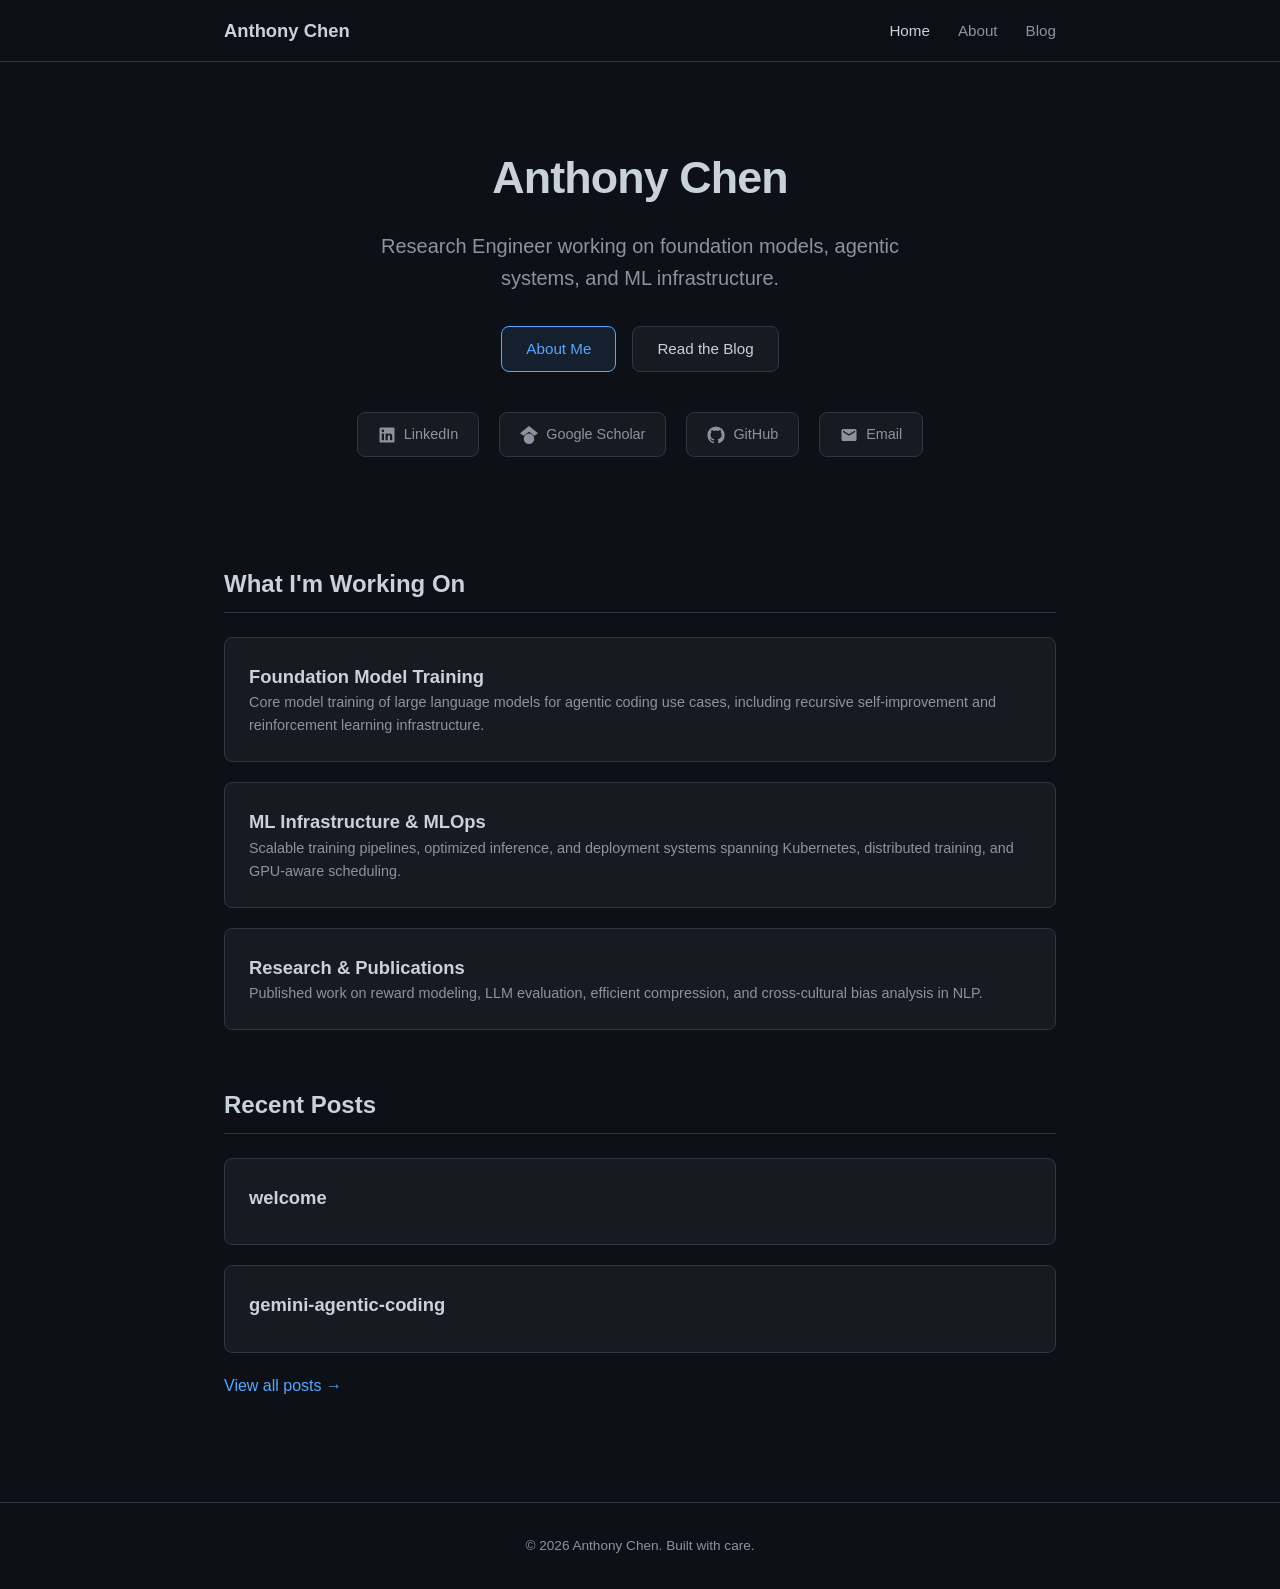
==== index.html @ c0be6e1e "Add personal website with homepage, about, and blog - Homepage with hero section, social links, and " ====
<!DOCTYPE html>
<html lang="en">
<head>
  <meta charset="UTF-8">
  <meta name="viewport" content="width=device-width, initial-scale=1.0">
  <title>Anthony Chen — Research Engineer</title>
  <meta name="description" content="Anthony Chen — Research Engineer working on foundation models, agentic systems, and ML infrastructure.">
  <link rel="stylesheet" href="css/style.css">
</head>
<body>
  <div id="navbar"></div>

  <div class="hero">
    <h1>Anthony Chen</h1>
    <p class="tagline" id="hero-tagline"></p>
    <div class="hero-cta">
      <a href="about.html" class="btn btn-primary">About Me</a>
      <a href="blog.html" class="btn">Read the Blog</a>
    </div>
    <div class="social-links" id="social-links"></div>
  </div>

  <div class="container">
    <div class="section">
      <h2 class="section-title">What I'm Working On</h2>
      <div class="card">
        <div class="card-title">Foundation Model Training</div>
        <p class="card-subtitle">
          Core model training of large language models for agentic coding use cases,
          including recursive self-improvement and reinforcement learning infrastructure.
        </p>
      </div>
      <div class="card">
        <div class="card-title">ML Infrastructure &amp; MLOps</div>
        <p class="card-subtitle">
          Scalable training pipelines, optimized inference, and deployment systems
          spanning Kubernetes, distributed training, and GPU-aware scheduling.
        </p>
      </div>
      <div class="card">
        <div class="card-title">Research &amp; Publications</div>
        <p class="card-subtitle">
          Published work on reward modeling, LLM evaluation, efficient compression,
          and cross-cultural bias analysis in NLP.
        </p>
      </div>
    </div>

    <div class="section">
      <h2 class="section-title">Recent Posts</h2>
      <div id="recent-posts"></div>
      <p style="margin-top:16px;"><a href="blog.html">View all posts →</a></p>
    </div>
  </div>

  <div id="footer"></div>

  <script src="js/config.js"></script>
  <script src="js/blog.js"></script>
  <script>
    document.addEventListener("DOMContentLoaded", () => {
      renderNavbar("home");
      renderFooter();
      renderSocialLinks(document.getElementById("social-links"));
      document.getElementById("hero-tagline").textContent = SITE_CONFIG.tagline;

      // Show 3 most recent posts on homepage
      const container = document.getElementById("recent-posts");
      (async () => {
        const posts = [];
        for (const slug of POSTS) {
          try { posts.push(await fetchPost(slug)); } catch (e) {}
        }
        posts.sort((a, b) => new Date(b.date) - new Date(a.date));
        const recent = posts.slice(0, 3);
        if (recent.length === 0) {
          container.innerHTML = '<div class="loading">No posts yet.</div>';
          return;
        }
        container.innerHTML = recent.map(p => `
          <a class="blog-post-link" href="post.html?slug=${p.slug}">
            <div class="card">
              <div class="card-header">
                <div>
                  <div class="card-title">${p.title}</div>
                  <div class="card-subtitle">${p.summary}</div>
                </div>
                <div class="card-date">${formatDate(p.date)}</div>
              </div>
            </div>
          </a>`).join("");
      })();
    });
  </script>
</body>
</html>
---- css/style.css ----
:root {
  --bg: #0d1117;
  --bg-card: #161b22;
  --bg-hover: #1f2630;
  --border: #30363d;
  --text: #c9d1d9;
  --text-muted: #8b949e;
  --accent: #58a6ff;
  --accent-hover: #79b8ff;
  --accent-dim: rgba(88, 166, 255, 0.1);
  --green: #3fb950;
  --max-width: 880px;
  --radius: 8px;
}

* {
  margin: 0;
  padding: 0;
  box-sizing: border-box;
}

html {
  scroll-behavior: smooth;
}

body {
  font-family: -apple-system, BlinkMacSystemFont, "Segoe UI", Helvetica, Arial, sans-serif;
  background: var(--bg);
  color: var(--text);
  line-height: 1.6;
  min-height: 100vh;
}

a {
  color: var(--accent);
  text-decoration: none;
  transition: color 0.2s;
}

a:hover {
  color: var(--accent-hover);
}

/* ---------- Navbar ---------- */
.navbar {
  position: sticky;
  top: 0;
  z-index: 100;
  background: rgba(13, 17, 23, 0.85);
  backdrop-filter: blur(12px);
  border-bottom: 1px solid var(--border);
}

.navbar-inner {
  max-width: var(--max-width);
  margin: 0 auto;
  padding: 16px 24px;
  display: flex;
  align-items: center;
  justify-content: space-between;
}

.navbar-brand {
  font-size: 1.15rem;
  font-weight: 600;
  color: var(--text);
}

.navbar-brand:hover {
  color: var(--accent);
}

.navbar-links {
  display: flex;
  gap: 28px;
  list-style: none;
}

.navbar-links a {
  color: var(--text-muted);
  font-size: 0.95rem;
  font-weight: 500;
  transition: color 0.2s;
}

.navbar-links a:hover,
.navbar-links a.active {
  color: var(--text);
}

/* ---------- Layout ---------- */
.container {
  max-width: var(--max-width);
  margin: 0 auto;
  padding: 48px 24px;
}

/* ---------- Hero (Homepage) ---------- */
.hero {
  text-align: center;
  padding: 80px 24px 60px;
}

.hero h1 {
  font-size: 2.8rem;
  font-weight: 700;
  letter-spacing: -0.02em;
  margin-bottom: 16px;
}

.hero .tagline {
  font-size: 1.25rem;
  color: var(--text-muted);
  max-width: 600px;
  margin: 0 auto 32px;
}

.hero-cta {
  display: flex;
  gap: 16px;
  justify-content: center;
  flex-wrap: wrap;
}

.btn {
  display: inline-block;
  padding: 10px 24px;
  border-radius: var(--radius);
  font-size: 0.95rem;
  font-weight: 500;
  transition: all 0.2s;
  border: 1px solid var(--border);
  background: var(--bg-card);
  color: var(--text);
}

.btn:hover {
  background: var(--bg-hover);
  border-color: var(--accent);
  color: var(--text);
}

.btn-primary {
  background: var(--accent-dim);
  border-color: var(--accent);
  color: var(--accent);
}

.btn-primary:hover {
  background: rgba(88, 166, 255, 0.2);
  color: var(--accent-hover);
}

/* ---------- Social Links ---------- */
.social-links {
  display: flex;
  gap: 20px;
  justify-content: center;
  margin-top: 40px;
  flex-wrap: wrap;
}

.social-link {
  display: flex;
  align-items: center;
  gap: 8px;
  padding: 10px 20px;
  border-radius: var(--radius);
  border: 1px solid var(--border);
  background: var(--bg-card);
  color: var(--text-muted);
  font-size: 0.9rem;
  transition: all 0.2s;
}

.social-link:hover {
  color: var(--text);
  border-color: var(--accent);
  background: var(--bg-hover);
  transform: translateY(-2px);
}

.social-link svg {
  width: 18px;
  height: 18px;
  fill: currentColor;
}

/* ---------- Section ---------- */
.section {
  margin-bottom: 56px;
}

.section-title {
  font-size: 1.5rem;
  font-weight: 600;
  margin-bottom: 24px;
  padding-bottom: 8px;
  border-bottom: 1px solid var(--border);
}

/* ---------- Cards ---------- */
.card {
  background: var(--bg-card);
  border: 1px solid var(--border);
  border-radius: var(--radius);
  padding: 24px;
  margin-bottom: 20px;
  transition: border-color 0.2s;
}

.card:hover {
  border-color: var(--accent);
}

.card-header {
  display: flex;
  justify-content: space-between;
  align-items: flex-start;
  gap: 16px;
  margin-bottom: 8px;
}

.card-title {
  font-size: 1.15rem;
  font-weight: 600;
  color: var(--text);
}

.card-subtitle {
  color: var(--text-muted);
  font-size: 0.9rem;
}

.card-date {
  color: var(--text-muted);
  font-size: 0.85rem;
  white-space: nowrap;
}

.card-tag {
  display: inline-block;
  padding: 2px 10px;
  border-radius: 20px;
  font-size: 0.75rem;
  font-weight: 500;
  background: var(--accent-dim);
  color: var(--accent);
  margin-right: 6px;
  margin-top: 8px;
}

/* ---------- About ---------- */
.about-intro {
  font-size: 1.1rem;
  color: var(--text);
  margin-bottom: 32px;
}

.timeline-item {
  position: relative;
  padding-left: 28px;
  padding-bottom: 32px;
  border-left: 2px solid var(--border);
}

.timeline-item:last-child {
  border-left: 2px solid transparent;
  padding-bottom: 0;
}

.timeline-item::before {
  content: "";
  position: absolute;
  left: -7px;
  top: 4px;
  width: 12px;
  height: 12px;
  border-radius: 50%;
  background: var(--accent);
  border: 2px solid var(--bg);
}

.timeline-role {
  font-size: 1.1rem;
  font-weight: 600;
}

.timeline-org {
  color: var(--accent);
  font-size: 0.95rem;
}

.timeline-date {
  color: var(--text-muted);
  font-size: 0.85rem;
  margin-bottom: 8px;
}

.timeline-desc {
  color: var(--text-muted);
  font-size: 0.95rem;
}

/* ---------- Tech badges ---------- */
.badges {
  display: flex;
  flex-wrap: wrap;
  gap: 8px;
}

.badge {
  padding: 4px 12px;
  border-radius: 20px;
  font-size: 0.8rem;
  background: var(--bg-card);
  border: 1px solid var(--border);
  color: var(--text-muted);
}

/* ---------- Blog ---------- */
.blog-list {
  display: grid;
  gap: 20px;
}

.blog-post-link {
  display: block;
  color: inherit;
}

.blog-post-link:hover {
  color: inherit;
}

/* ---------- Article ---------- */
.article-meta {
  color: var(--text-muted);
  font-size: 0.9rem;
  margin-bottom: 24px;
}

.article-body {
  font-size: 1.05rem;
  line-height: 1.8;
}

.article-body h1,
.article-body h2,
.article-body h3 {
  margin-top: 32px;
  margin-bottom: 12px;
  font-weight: 600;
}

.article-body p {
  margin-bottom: 16px;
}

.article-body ul,
.article-body ol {
  margin-bottom: 16px;
  padding-left: 24px;
}

.article-body li {
  margin-bottom: 6px;
}

.article-body code {
  background: var(--bg-card);
  padding: 2px 6px;
  border-radius: 4px;
  font-size: 0.9em;
  font-family: "SFMono-Regular", Consolas, "Liberation Mono", Menlo, monospace;
}

.article-body pre {
  background: var(--bg-card);
  border: 1px solid var(--border);
  border-radius: var(--radius);
  padding: 16px;
  overflow-x: auto;
  margin-bottom: 16px;
}

.article-body pre code {
  background: none;
  padding: 0;
}

.article-body blockquote {
  border-left: 3px solid var(--accent);
  padding-left: 16px;
  color: var(--text-muted);
  margin-bottom: 16px;
}

.article-body img {
  max-width: 100%;
  border-radius: var(--radius);
  margin-bottom: 16px;
}

.back-link {
  display: inline-flex;
  align-items: center;
  gap: 6px;
  margin-bottom: 24px;
  color: var(--text-muted);
  font-size: 0.9rem;
}

.back-link:hover {
  color: var(--accent);
}

/* ---------- Footer ---------- */
.footer {
  border-top: 1px solid var(--border);
  padding: 32px 24px;
  text-align: center;
  color: var(--text-muted);
  font-size: 0.85rem;
}

/* ---------- Loading / Empty states ---------- */
.loading {
  text-align: center;
  padding: 48px;
  color: var(--text-muted);
}

/* ---------- Responsive ---------- */
@media (max-width: 600px) {
  .hero h1 {
    font-size: 2rem;
  }
  .hero .tagline {
    font-size: 1.05rem;
  }
  .navbar-links {
    gap: 16px;
  }
  .card-header {
    flex-direction: column;
  }
}
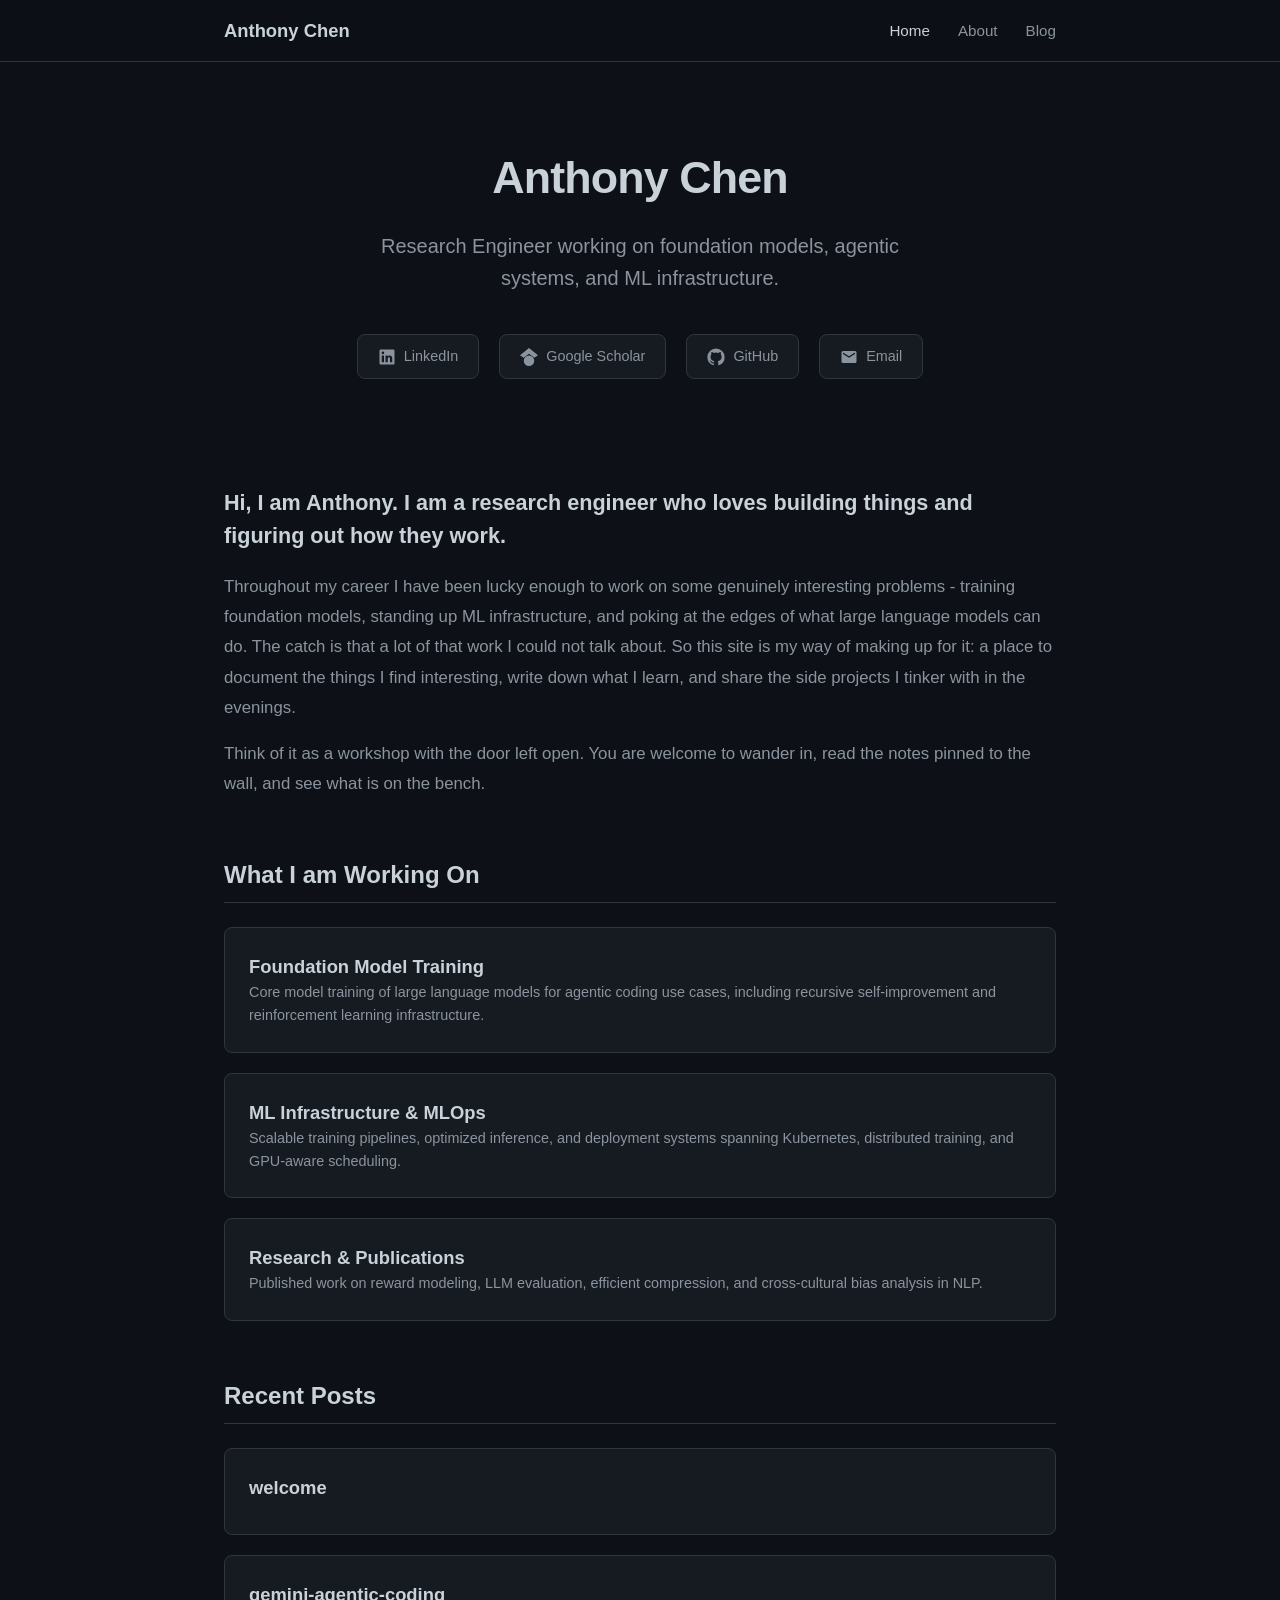
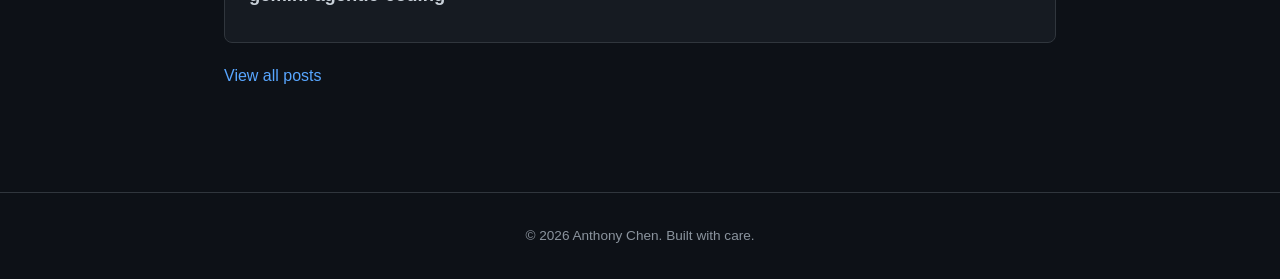
==== commit e5d84623: "Redesign homepage to be friendlier with personal narrative - Remove duplicate CTA buttons (About Me " ====
--- a/index.html
+++ b/index.html
@@ -1,5 +1,4 @@
 
-<!DOCTYPE html>
 <html lang="en">
 <head>
   <meta charset="UTF-8">
@@ -14,16 +13,32 @@
   <div class="hero">
     <h1>Anthony Chen</h1>
     <p class="tagline" id="hero-tagline"></p>
-    <div class="hero-cta">
-      <a href="about.html" class="btn btn-primary">About Me</a>
-      <a href="blog.html" class="btn">Read the Blog</a>
-    </div>
     <div class="social-links" id="social-links"></div>
   </div>
 
   <div class="container">
+    <div class="section intro-section">
+      <p class="intro-lede">
+        Hi, I am Anthony. I am a research engineer who loves building things and
+        figuring out how they work.
+      </p>
+      <p class="intro-body">
+        Throughout my career I have been lucky enough to work on some genuinely
+        interesting problems - training foundation models, standing up ML
+        infrastructure, and poking at the edges of what large language models can
+        do. The catch is that a lot of that work I could not talk about. So this
+        site is my way of making up for it: a place to document the things I find
+        interesting, write down what I learn, and share the side projects I tinker
+        with in the evenings.
+      </p>
+      <p class="intro-body">
+        Think of it as a workshop with the door left open. You are welcome to wander
+        in, read the notes pinned to the wall, and see what is on the bench.
+      </p>
+    </div>
+
     <div class="section">
-      <h2 class="section-title">What I'm Working On</h2>
+      <h2 class="section-title">What I am Working On</h2>
       <div class="card">
         <div class="card-title">Foundation Model Training</div>
         <p class="card-subtitle">
@@ -50,7 +65,7 @@
     <div class="section">
       <h2 class="section-title">Recent Posts</h2>
       <div id="recent-posts"></div>
-      <p style="margin-top:16px;"><a href="blog.html">View all posts →</a></p>
+      <p style="margin-top:16px;"><a href="blog.html">View all posts</a></p>
     </div>
   </div>
 
@@ -65,7 +80,6 @@
       renderSocialLinks(document.getElementById("social-links"));
       document.getElementById("hero-tagline").textContent = SITE_CONFIG.tagline;
 
-      // Show 3 most recent posts on homepage
       const container = document.getElementById("recent-posts");
       (async () => {
         const posts = [];
@@ -95,4 +109,3 @@
   </script>
 </body>
 </html>
-
--- a/css/style.css
+++ b/css/style.css
@@ -446,3 +446,27 @@
     flex-direction: column;
   }
 }
+
+/* ---------- Intro Section (Homepage) ---------- */
+.intro-section {
+  margin-bottom: 56px;
+}
+
+.intro-lede {
+  font-size: 1.35rem;
+  font-weight: 600;
+  color: var(--text);
+  line-height: 1.5;
+  margin-bottom: 20px;
+}
+
+.intro-body {
+  font-size: 1.05rem;
+  color: var(--text-muted);
+  line-height: 1.8;
+  margin-bottom: 16px;
+}
+
+.intro-body:last-child {
+  margin-bottom: 0;
+}
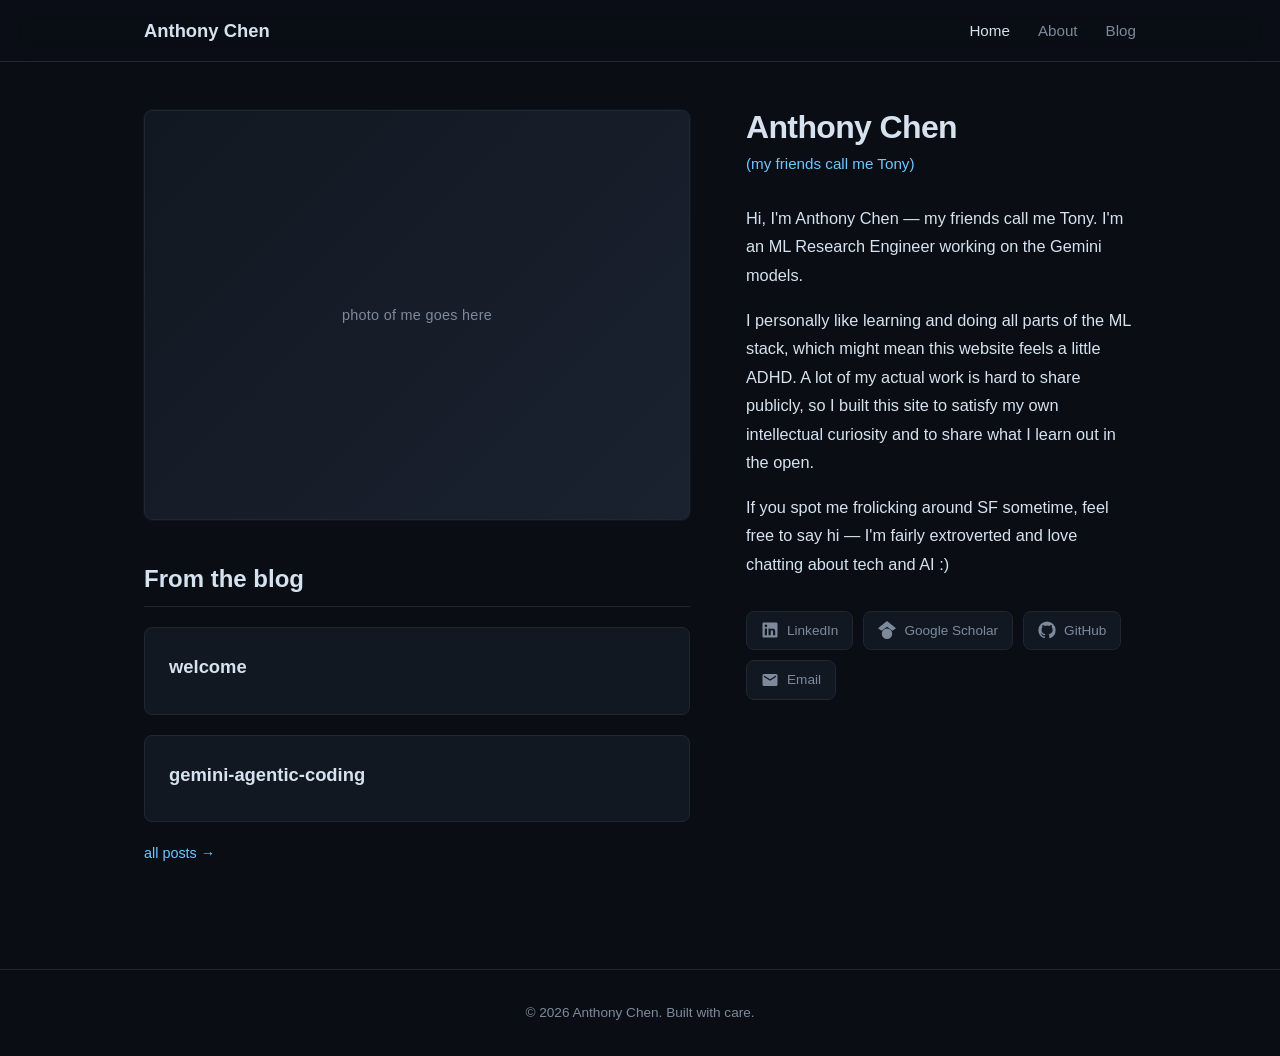
==== commit 03647ae1: "Redesign homepage to hybrid About+Blog with friendlier tone Replace professional hero/work-cards lay" ====
--- a/index.html
+++ b/index.html
@@ -1,72 +1,37 @@
 
+<!DOCTYPE html>
 <html lang="en">
 <head>
   <meta charset="UTF-8">
   <meta name="viewport" content="width=device-width, initial-scale=1.0">
-  <title>Anthony Chen — Research Engineer</title>
-  <meta name="description" content="Anthony Chen — Research Engineer working on foundation models, agentic systems, and ML infrastructure.">
+  <title>Anthony Chen — Tony</title>
+  <meta name="description" content="Anthony (Tony) Chen's personal site — ML tinkerer, curious learner, occasional writer.">
   <link rel="stylesheet" href="css/style.css">
 </head>
 <body>
   <div id="navbar"></div>
 
-  <div class="hero">
-    <h1>Anthony Chen</h1>
-    <p class="tagline" id="hero-tagline"></p>
-    <div class="social-links" id="social-links"></div>
-  </div>
+  <div class="container home-grid">
+    <!-- Left column: photo + blog -->
+    <div class="home-left">
+      <div class="home-photo" id="home-photo">
+        <div class="home-photo-placeholder">photo of me goes here</div>
+      </div>
 
-  <div class="container">
-    <div class="section intro-section">
-      <p class="intro-lede">
-        Hi, I am Anthony. I am a research engineer who loves building things and
-        figuring out how they work.
-      </p>
-      <p class="intro-body">
-        Throughout my career I have been lucky enough to work on some genuinely
-        interesting problems - training foundation models, standing up ML
-        infrastructure, and poking at the edges of what large language models can
-        do. The catch is that a lot of that work I could not talk about. So this
-        site is my way of making up for it: a place to document the things I find
-        interesting, write down what I learn, and share the side projects I tinker
-        with in the evenings.
-      </p>
-      <p class="intro-body">
-        Think of it as a workshop with the door left open. You are welcome to wander
-        in, read the notes pinned to the wall, and see what is on the bench.
-      </p>
-    </div>
-
-    <div class="section">
-      <h2 class="section-title">What I am Working On</h2>
-      <div class="card">
-        <div class="card-title">Foundation Model Training</div>
-        <p class="card-subtitle">
-          Core model training of large language models for agentic coding use cases,
-          including recursive self-improvement and reinforcement learning infrastructure.
-        </p>
-      </div>
-      <div class="card">
-        <div class="card-title">ML Infrastructure &amp; MLOps</div>
-        <p class="card-subtitle">
-          Scalable training pipelines, optimized inference, and deployment systems
-          spanning Kubernetes, distributed training, and GPU-aware scheduling.
-        </p>
-      </div>
-      <div class="card">
-        <div class="card-title">Research &amp; Publications</div>
-        <p class="card-subtitle">
-          Published work on reward modeling, LLM evaluation, efficient compression,
-          and cross-cultural bias analysis in NLP.
-        </p>
+      <div class="section home-blog">
+        <h2 class="section-title">From the blog</h2>
+        <div id="recent-posts"></div>
+        <p class="view-all"><a href="blog.html">all posts &rarr;</a></p>
       </div>
     </div>
 
-    <div class="section">
-      <h2 class="section-title">Recent Posts</h2>
-      <div id="recent-posts"></div>
-      <p style="margin-top:16px;"><a href="blog.html">View all posts</a></p>
-    </div>
+    <!-- Right column: about me -->
+    <aside class="home-right">
+      <h1 class="home-name">Anthony Chen</h1>
+      <p class="home-nick">(my friends call me Tony)</p>
+      <div class="home-bio" id="home-bio"></div>
+      <div class="social-links" id="social-links"></div>
+    </aside>
   </div>
 
   <div id="footer"></div>
@@ -78,7 +43,16 @@
       renderNavbar("home");
       renderFooter();
       renderSocialLinks(document.getElementById("social-links"));
-      document.getElementById("hero-tagline").textContent = SITE_CONFIG.tagline;
+
+      document.getElementById("home-bio").innerHTML = `
+        <p>Hi, I'm Anthony Chen — my friends call me Tony. I'm an ML Research Engineer
+        working on the Gemini models.</p>
+        <p>I personally like learning and doing all parts of the ML stack, which might
+        mean this website feels a little ADHD. A lot of my actual work is hard to share
+        publicly, so I built this site to satisfy my own intellectual curiosity and to
+        share what I learn out in the open.</p>
+        <p>If you spot me frolicking around SF sometime, feel free to say hi — I'm fairly
+        extroverted and love chatting about tech and AI :)</p>`;
 
       const container = document.getElementById("recent-posts");
       (async () => {
@@ -109,3 +83,4 @@
   </script>
 </body>
 </html>
+
--- a/css/style.css
+++ b/css/style.css
@@ -1,15 +1,16 @@
 :root {
-  --bg: #0d1117;
-  --bg-card: #161b22;
-  --bg-hover: #1f2630;
-  --border: #30363d;
-  --text: #c9d1d9;
-  --text-muted: #8b949e;
-  --accent: #58a6ff;
-  --accent-hover: #79b8ff;
-  --accent-dim: rgba(88, 166, 255, 0.1);
+  --bg: #0a0e14;
+  --bg-card: #121821;
+  --bg-hover: #1a2230;
+  --border: #1f2733;
+  --text: #d6e2ef;
+  --text-muted: #7d8a9c;
+  --accent: #6cc6ff;
+  --accent-hover: #9bd8ff;
+  --accent-dim: rgba(108, 198, 255, 0.1);
+  --accent-glow: rgba(108, 198, 255, 0.18);
   --green: #3fb950;
-  --max-width: 880px;
+  --max-width: 1040px;
   --radius: 8px;
 }
 
@@ -46,7 +47,7 @@
   position: sticky;
   top: 0;
   z-index: 100;
-  background: rgba(13, 17, 23, 0.85);
+  background: rgba(10, 14, 20, 0.85);
   backdrop-filter: blur(12px);
   border-bottom: 1px solid var(--border);
 }
@@ -154,10 +155,14 @@
 /* ---------- Social Links ---------- */
 .social-links {
   display: flex;
-  gap: 20px;
+  gap: 12px;
   justify-content: center;
-  margin-top: 40px;
+  margin-top: 28px;
   flex-wrap: wrap;
+}
+
+.social-links.align-start {
+  justify-content: flex-start;
 }
 
 .social-link {
@@ -432,6 +437,15 @@
 }
 
 /* ---------- Responsive ---------- */
+@media (max-width: 820px) {
+  .home-grid {
+    grid-template-columns: 1fr;
+  }
+  .home-right {
+    order: -1;
+  }
+}
+
 @media (max-width: 600px) {
   .hero h1 {
     font-size: 2rem;
@@ -470,3 +484,97 @@
 .intro-body:last-child {
   margin-bottom: 0;
 }
+
+/* ---------- Homepage (hybrid About + Blog) ---------- */
+.home-grid {
+  display: grid;
+  grid-template-columns: 1.4fr 1fr;
+  gap: 56px;
+  align-items: start;
+}
+
+/* Left column */
+.home-left {
+  min-width: 0;
+}
+
+.home-photo {
+  width: 100%;
+  aspect-ratio: 4 / 3;
+  border-radius: var(--radius);
+  border: 1px solid var(--border);
+  background: linear-gradient(135deg, var(--bg-card), var(--bg-hover));
+  overflow: hidden;
+  margin-bottom: 40px;
+  box-shadow: 0 0 0 1px rgba(108, 198, 255, 0.04);
+}
+
+.home-photo img {
+  width: 100%;
+  height: 100%;
+  object-fit: cover;
+  display: block;
+}
+
+.home-photo-placeholder {
+  width: 100%;
+  height: 100%;
+  display: flex;
+  align-items: center;
+  justify-content: center;
+  color: var(--text-muted);
+  font-size: 0.9rem;
+  letter-spacing: 0.02em;
+}
+
+.home-blog .section-title {
+  margin-bottom: 20px;
+}
+
+.view-all {
+  margin-top: 16px;
+  font-size: 0.9rem;
+}
+
+/* Right column */
+.home-right {
+  position: sticky;
+  top: 88px;
+}
+
+.home-name {
+  font-size: 2rem;
+  font-weight: 700;
+  letter-spacing: -0.02em;
+  line-height: 1.1;
+  color: var(--text);
+}
+
+.home-nick {
+  color: var(--accent);
+  font-size: 0.95rem;
+  margin-top: 6px;
+  margin-bottom: 28px;
+}
+
+.home-bio p {
+  font-size: 1.02rem;
+  line-height: 1.75;
+  color: var(--text);
+  margin-bottom: 16px;
+}
+
+.home-bio p:last-child {
+  margin-bottom: 0;
+}
+
+.home-right .social-links {
+  margin-top: 32px;
+  justify-content: flex-start;
+  gap: 10px;
+}
+
+.home-right .social-link {
+  padding: 8px 14px;
+  font-size: 0.85rem;
+}
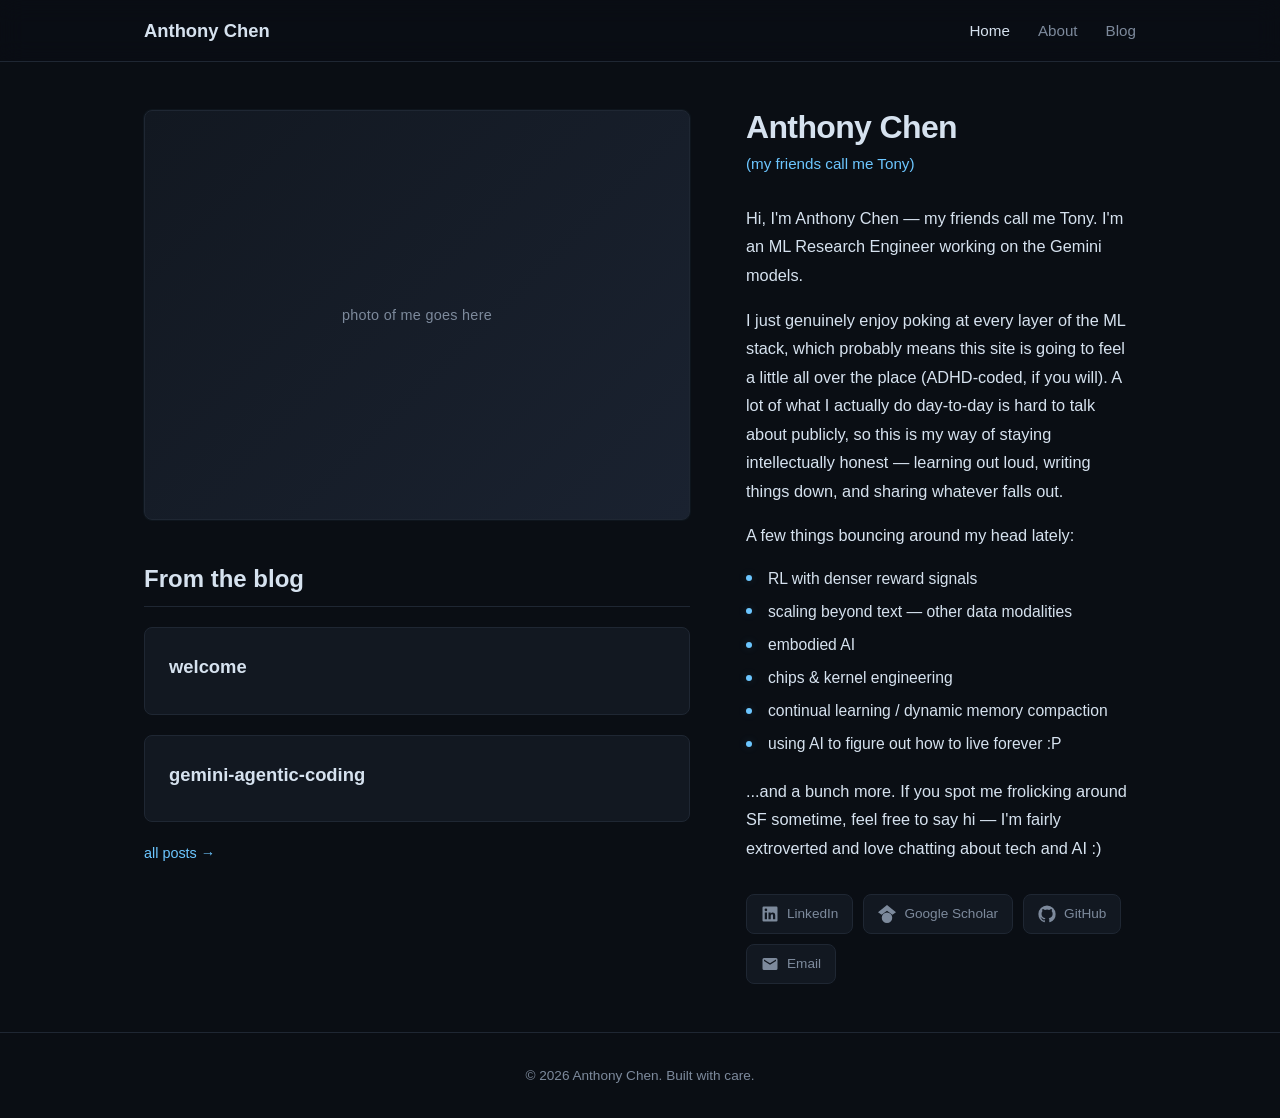
==== commit 219e8189: "Soften about-me copy and add current-interests list Reword the middle bio paragraph in a friendlier," ====
--- a/index.html
+++ b/index.html
@@ -47,12 +47,22 @@
       document.getElementById("home-bio").innerHTML = `
         <p>Hi, I'm Anthony Chen — my friends call me Tony. I'm an ML Research Engineer
         working on the Gemini models.</p>
-        <p>I personally like learning and doing all parts of the ML stack, which might
-        mean this website feels a little ADHD. A lot of my actual work is hard to share
-        publicly, so I built this site to satisfy my own intellectual curiosity and to
-        share what I learn out in the open.</p>
-        <p>If you spot me frolicking around SF sometime, feel free to say hi — I'm fairly
-        extroverted and love chatting about tech and AI :)</p>`;
+        <p>I just genuinely enjoy poking at every layer of the ML stack, which probably
+        means this site is going to feel a little all over the place (ADHD-coded, if you
+        will). A lot of what I actually do day-to-day is hard to talk about publicly, so
+        this is my way of staying intellectually honest — learning out loud, writing things
+        down, and sharing whatever falls out.</p>
+        <p>A few things bouncing around my head lately:</p>
+        <ul class="home-interests">
+          <li>RL with denser reward signals</li>
+          <li>scaling beyond text — other data modalities</li>
+          <li>embodied AI</li>
+          <li>chips &amp; kernel engineering</li>
+          <li>continual learning / dynamic memory compaction</li>
+          <li>using AI to figure out how to live forever :P</li>
+        </ul>
+        <p>...and a bunch more. If you spot me frolicking around SF sometime, feel free to
+        say hi — I'm fairly extroverted and love chatting about tech and AI :)</p>`;
 
       const container = document.getElementById("recent-posts");
       (async () => {
--- a/css/style.css
+++ b/css/style.css
@@ -568,6 +568,33 @@
   margin-bottom: 0;
 }
 
+.home-interests {
+  list-style: none;
+  padding: 0;
+  margin: 12px 0 20px;
+}
+
+.home-interests li {
+  position: relative;
+  padding-left: 22px;
+  margin-bottom: 8px;
+  font-size: 0.98rem;
+  line-height: 1.6;
+  color: var(--text);
+}
+
+.home-interests li::before {
+  content: "";
+  position: absolute;
+  left: 0;
+  top: 0.6em;
+  width: 6px;
+  height: 6px;
+  border-radius: 50%;
+  background: var(--accent);
+  box-shadow: 0 0 8px var(--accent-glow);
+}
+
 .home-right .social-links {
   margin-top: 32px;
   justify-content: flex-start;
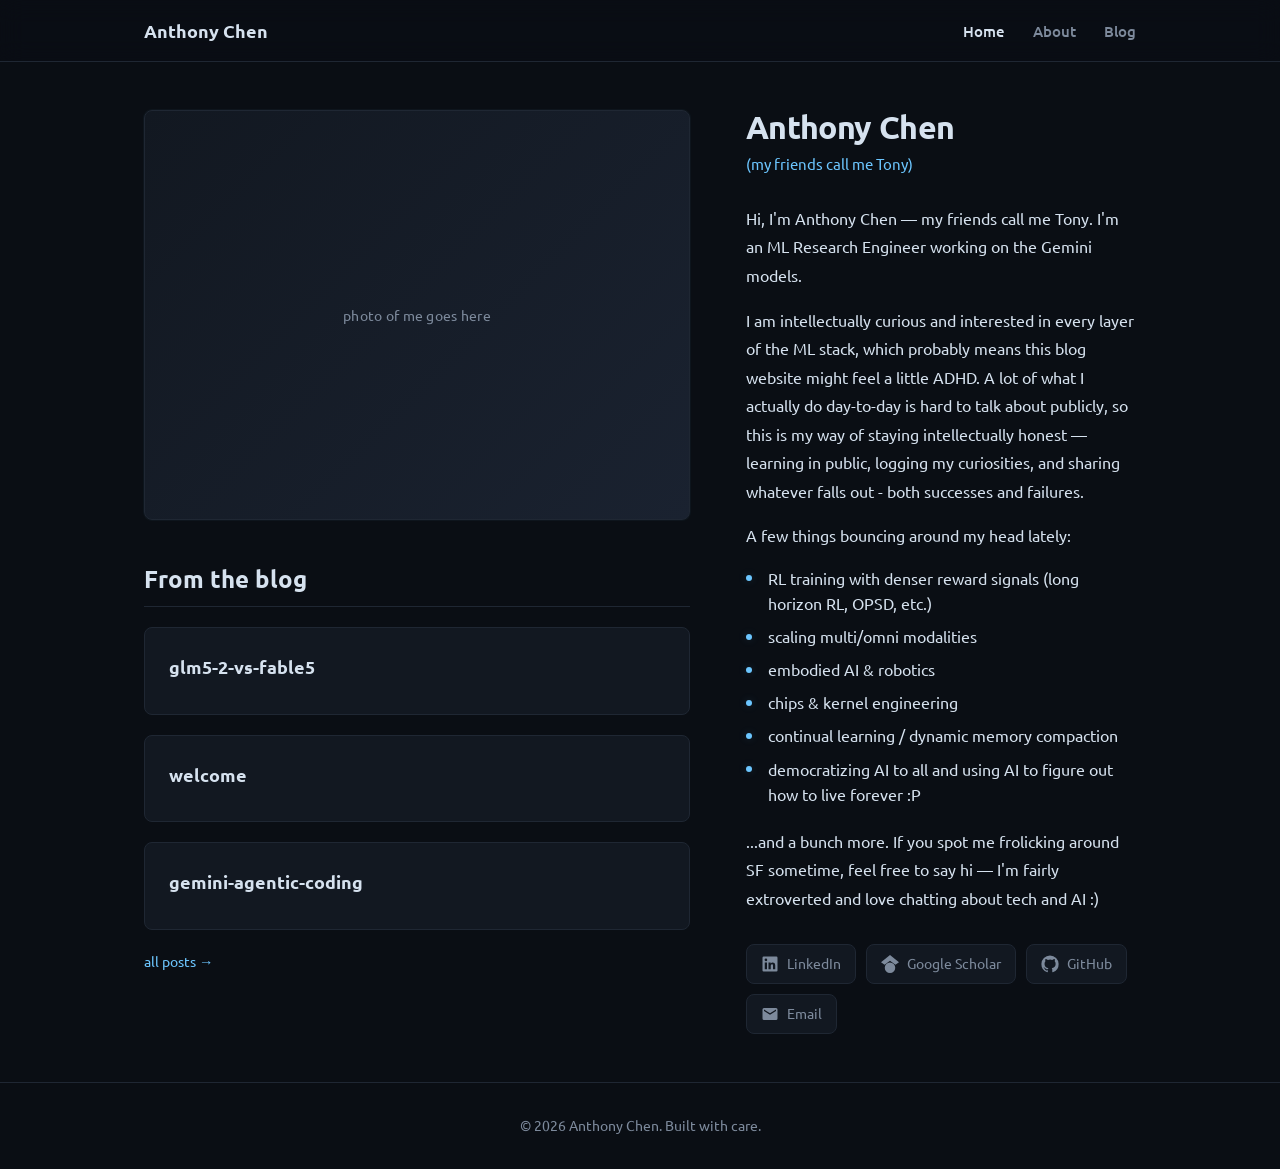
==== commit 8b11caee: "updated home text" ====
--- a/index.html
+++ b/index.html
@@ -47,19 +47,17 @@
       document.getElementById("home-bio").innerHTML = `
         <p>Hi, I'm Anthony Chen — my friends call me Tony. I'm an ML Research Engineer
         working on the Gemini models.</p>
-        <p>I just genuinely enjoy poking at every layer of the ML stack, which probably
-        means this site is going to feel a little all over the place (ADHD-coded, if you
-        will). A lot of what I actually do day-to-day is hard to talk about publicly, so
-        this is my way of staying intellectually honest — learning out loud, writing things
-        down, and sharing whatever falls out.</p>
+        <p>I am intellectually curious and interested in every layer of the ML stack, which probably
+        means this blog website might feel a little ADHD. A lot of what I actually do day-to-day is hard to talk about publicly, so
+        this is my way of staying intellectually honest — learning in public, logging my curiosities, and sharing whatever falls out - both successes and failures.</p>
         <p>A few things bouncing around my head lately:</p>
         <ul class="home-interests">
-          <li>RL with denser reward signals</li>
-          <li>scaling beyond text — other data modalities</li>
-          <li>embodied AI</li>
+          <li>RL training with denser reward signals (long horizon RL, OPSD, etc.)</li>
+          <li>scaling multi/omni modalities</li>
+          <li>embodied AI & robotics</li>
           <li>chips &amp; kernel engineering</li>
           <li>continual learning / dynamic memory compaction</li>
-          <li>using AI to figure out how to live forever :P</li>
+          <li>democratizing AI to all and using AI to figure out how to live forever :P</li>
         </ul>
         <p>...and a bunch more. If you spot me frolicking around SF sometime, feel free to
         say hi — I'm fairly extroverted and love chatting about tech and AI :)</p>`;
--- a/css/style.css
+++ b/css/style.css
@@ -1,3 +1,5 @@
+@import url("https://fonts.googleapis.com/css2?family=Ubuntu:ital,wght@0,300;0,400;0,500;0,700;1,400&family=Ubuntu+Mono:wght@400;700&display=swap");
+
 :root {
   --bg: #0a0e14;
   --bg-card: #121821;
@@ -25,7 +27,7 @@
 }
 
 body {
-  font-family: -apple-system, BlinkMacSystemFont, "Segoe UI", Helvetica, Arial, sans-serif;
+  font-family: "Ubuntu", -apple-system, BlinkMacSystemFont, "Segoe UI", Helvetica, Arial, sans-serif;
   background: var(--bg);
   color: var(--text);
   line-height: 1.6;
@@ -377,7 +379,7 @@
   padding: 2px 6px;
   border-radius: 4px;
   font-size: 0.9em;
-  font-family: "SFMono-Regular", Consolas, "Liberation Mono", Menlo, monospace;
+  font-family: "Ubuntu Mono", "SFMono-Regular", Consolas, "Liberation Mono", Menlo, monospace;
 }
 
 .article-body pre {
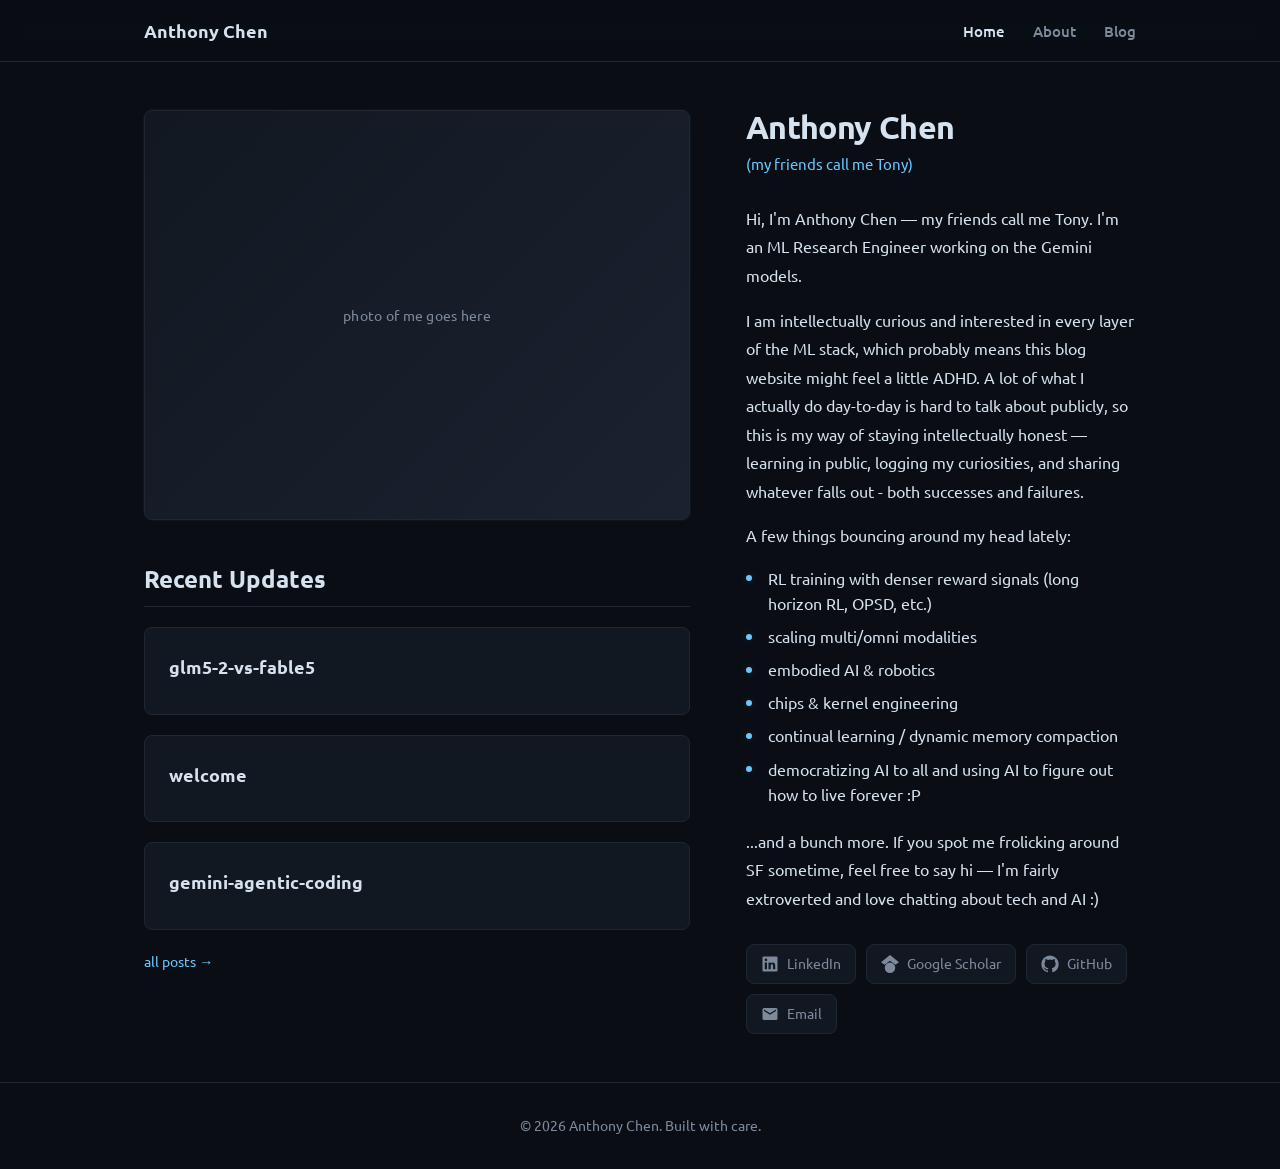
==== commit 57e24b7f: "Correct employer to Google and rename homepage blog section to Recent Updates. Co-authored-by: Curso" ====
--- a/index.html
+++ b/index.html
@@ -19,7 +19,7 @@
       </div>
 
       <div class="section home-blog">
-        <h2 class="section-title">From the blog</h2>
+        <h2 class="section-title">Recent Updates</h2>
         <div id="recent-posts"></div>
         <p class="view-all"><a href="blog.html">all posts &rarr;</a></p>
       </div>
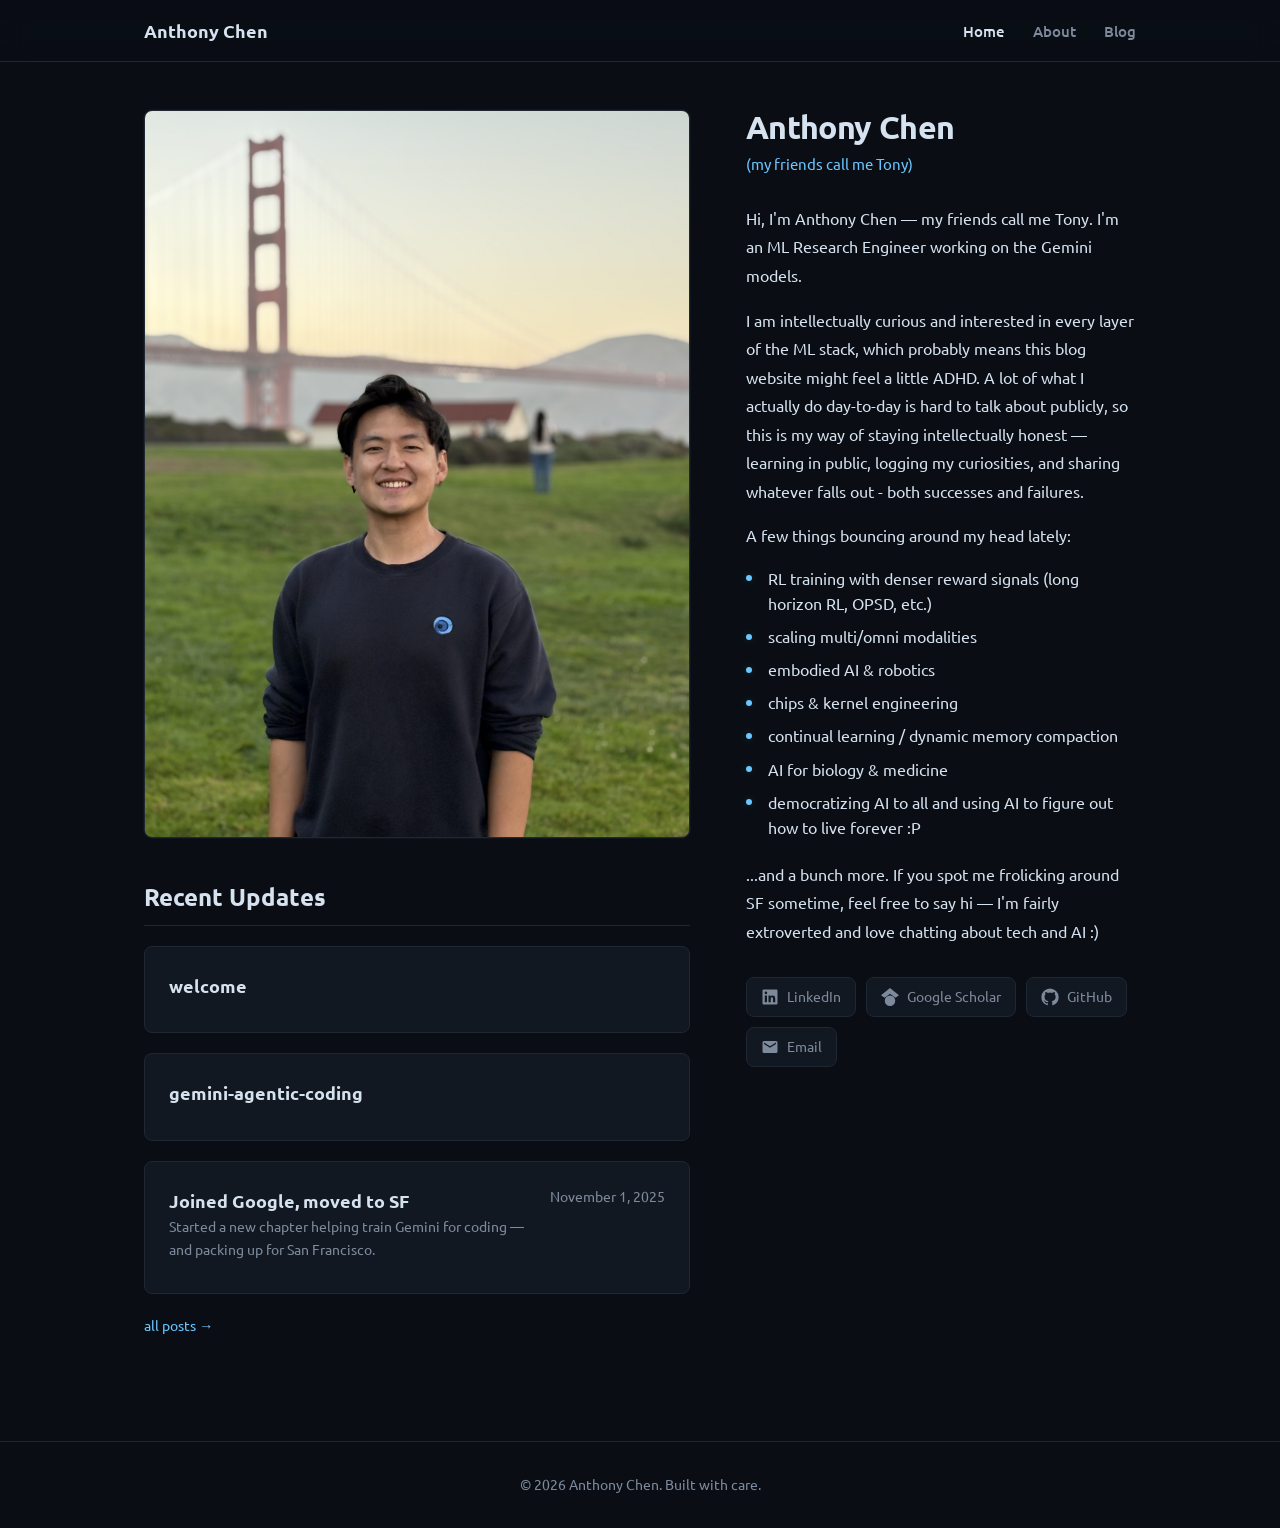
==== commit 8ddcbc27: "Add homepage photo, biology interest, and Google/SF update post. Co-authored-by: Cursor <cursoragent" ====
--- a/index.html
+++ b/index.html
@@ -15,7 +15,7 @@
     <!-- Left column: photo + blog -->
     <div class="home-left">
       <div class="home-photo" id="home-photo">
-        <div class="home-photo-placeholder">photo of me goes here</div>
+        <img src="images/tony.jpg" alt="Anthony Chen">
       </div>
 
       <div class="section home-blog">
@@ -57,6 +57,7 @@
           <li>embodied AI & robotics</li>
           <li>chips &amp; kernel engineering</li>
           <li>continual learning / dynamic memory compaction</li>
+          <li>AI for biology &amp; medicine</li>
           <li>democratizing AI to all and using AI to figure out how to live forever :P</li>
         </ul>
         <p>...and a bunch more. If you spot me frolicking around SF sometime, feel free to
--- a/css/style.css
+++ b/css/style.css
@@ -502,7 +502,7 @@
 
 .home-photo {
   width: 100%;
-  aspect-ratio: 4 / 3;
+  aspect-ratio: 3 / 4;
   border-radius: var(--radius);
   border: 1px solid var(--border);
   background: linear-gradient(135deg, var(--bg-card), var(--bg-hover));
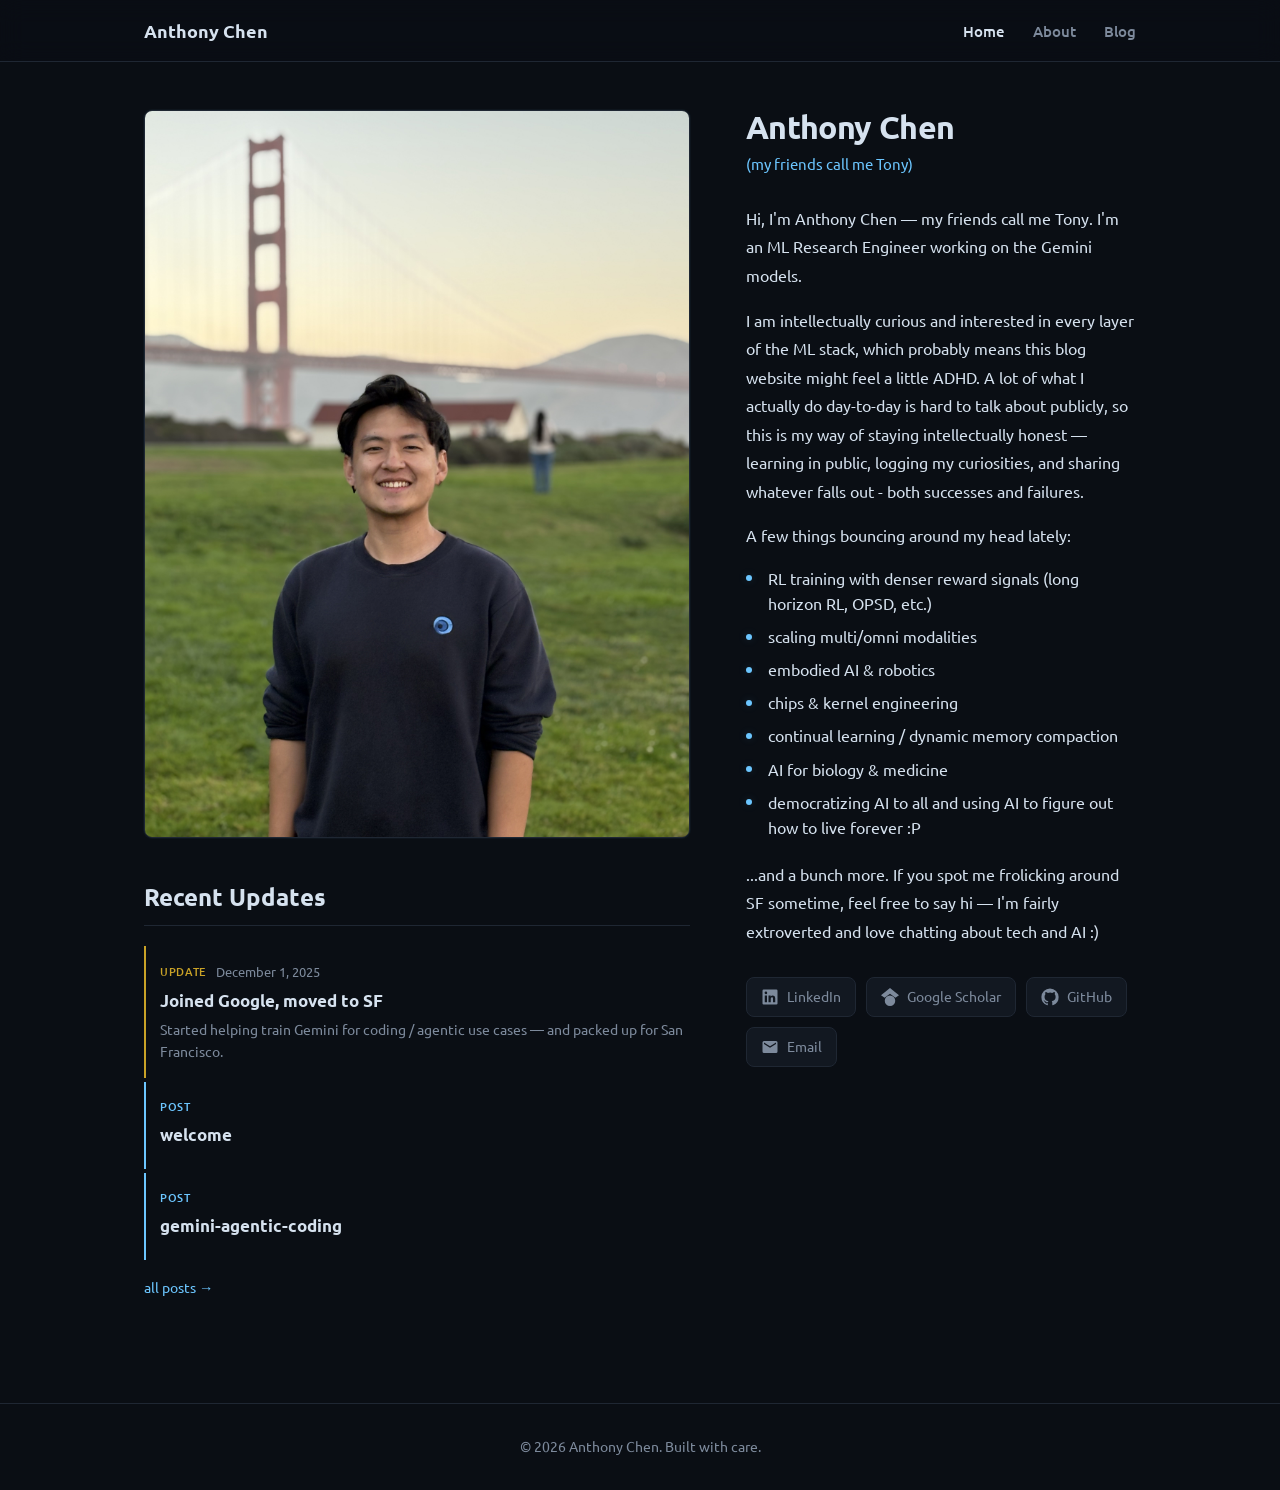
==== commit 29e39b07: "Separate short updates from blog posts in the Recent Updates feed. Co-authored-by: Cursor <cursorage" ====
--- a/index.html
+++ b/index.html
@@ -63,31 +63,7 @@
         <p>...and a bunch more. If you spot me frolicking around SF sometime, feel free to
         say hi — I'm fairly extroverted and love chatting about tech and AI :)</p>`;
 
-      const container = document.getElementById("recent-posts");
-      (async () => {
-        const posts = [];
-        for (const slug of POSTS) {
-          try { posts.push(await fetchPost(slug)); } catch (e) {}
-        }
-        posts.sort((a, b) => new Date(b.date) - new Date(a.date));
-        const recent = posts.slice(0, 3);
-        if (recent.length === 0) {
-          container.innerHTML = '<div class="loading">No posts yet.</div>';
-          return;
-        }
-        container.innerHTML = recent.map(p => `
-          <a class="blog-post-link" href="post.html?slug=${p.slug}">
-            <div class="card">
-              <div class="card-header">
-                <div>
-                  <div class="card-title">${p.title}</div>
-                  <div class="card-subtitle">${p.summary}</div>
-                </div>
-                <div class="card-date">${formatDate(p.date)}</div>
-              </div>
-            </div>
-          </a>`).join("");
-      })();
+      renderRecentFeed(document.getElementById("recent-posts"));
     });
   </script>
 </body>
--- a/css/style.css
+++ b/css/style.css
@@ -12,6 +12,7 @@
   --accent-dim: rgba(108, 198, 255, 0.1);
   --accent-glow: rgba(108, 198, 255, 0.18);
   --green: #3fb950;
+  --update: #c9a227;
   --max-width: 1040px;
   --radius: 8px;
 }
@@ -533,6 +534,75 @@
   margin-bottom: 20px;
 }
 
+/* ---------- Recent Updates feed ---------- */
+.feed-link {
+  display: block;
+  color: inherit;
+}
+
+.feed-link:hover {
+  color: inherit;
+}
+
+.feed-link:hover .feed-item--post {
+  border-color: var(--accent);
+}
+
+.feed-item {
+  padding: 16px 0 16px 14px;
+  margin-bottom: 4px;
+  border-left: 2px solid var(--border);
+}
+
+.feed-item--update {
+  border-left-color: var(--update);
+}
+
+.feed-item--post {
+  border-left-color: var(--accent);
+  transition: border-color 0.2s;
+}
+
+.feed-meta {
+  display: flex;
+  align-items: center;
+  gap: 10px;
+  margin-bottom: 6px;
+}
+
+.feed-kind {
+  font-size: 0.7rem;
+  font-weight: 500;
+  letter-spacing: 0.06em;
+  text-transform: uppercase;
+}
+
+.feed-item--update .feed-kind {
+  color: var(--update);
+}
+
+.feed-item--post .feed-kind {
+  color: var(--accent);
+}
+
+.feed-date {
+  color: var(--text-muted);
+  font-size: 0.8rem;
+}
+
+.feed-title {
+  font-size: 1.05rem;
+  font-weight: 600;
+  color: var(--text);
+  margin-bottom: 4px;
+}
+
+.feed-summary {
+  color: var(--text-muted);
+  font-size: 0.9rem;
+  line-height: 1.5;
+}
+
 .view-all {
   margin-top: 16px;
   font-size: 0.9rem;
